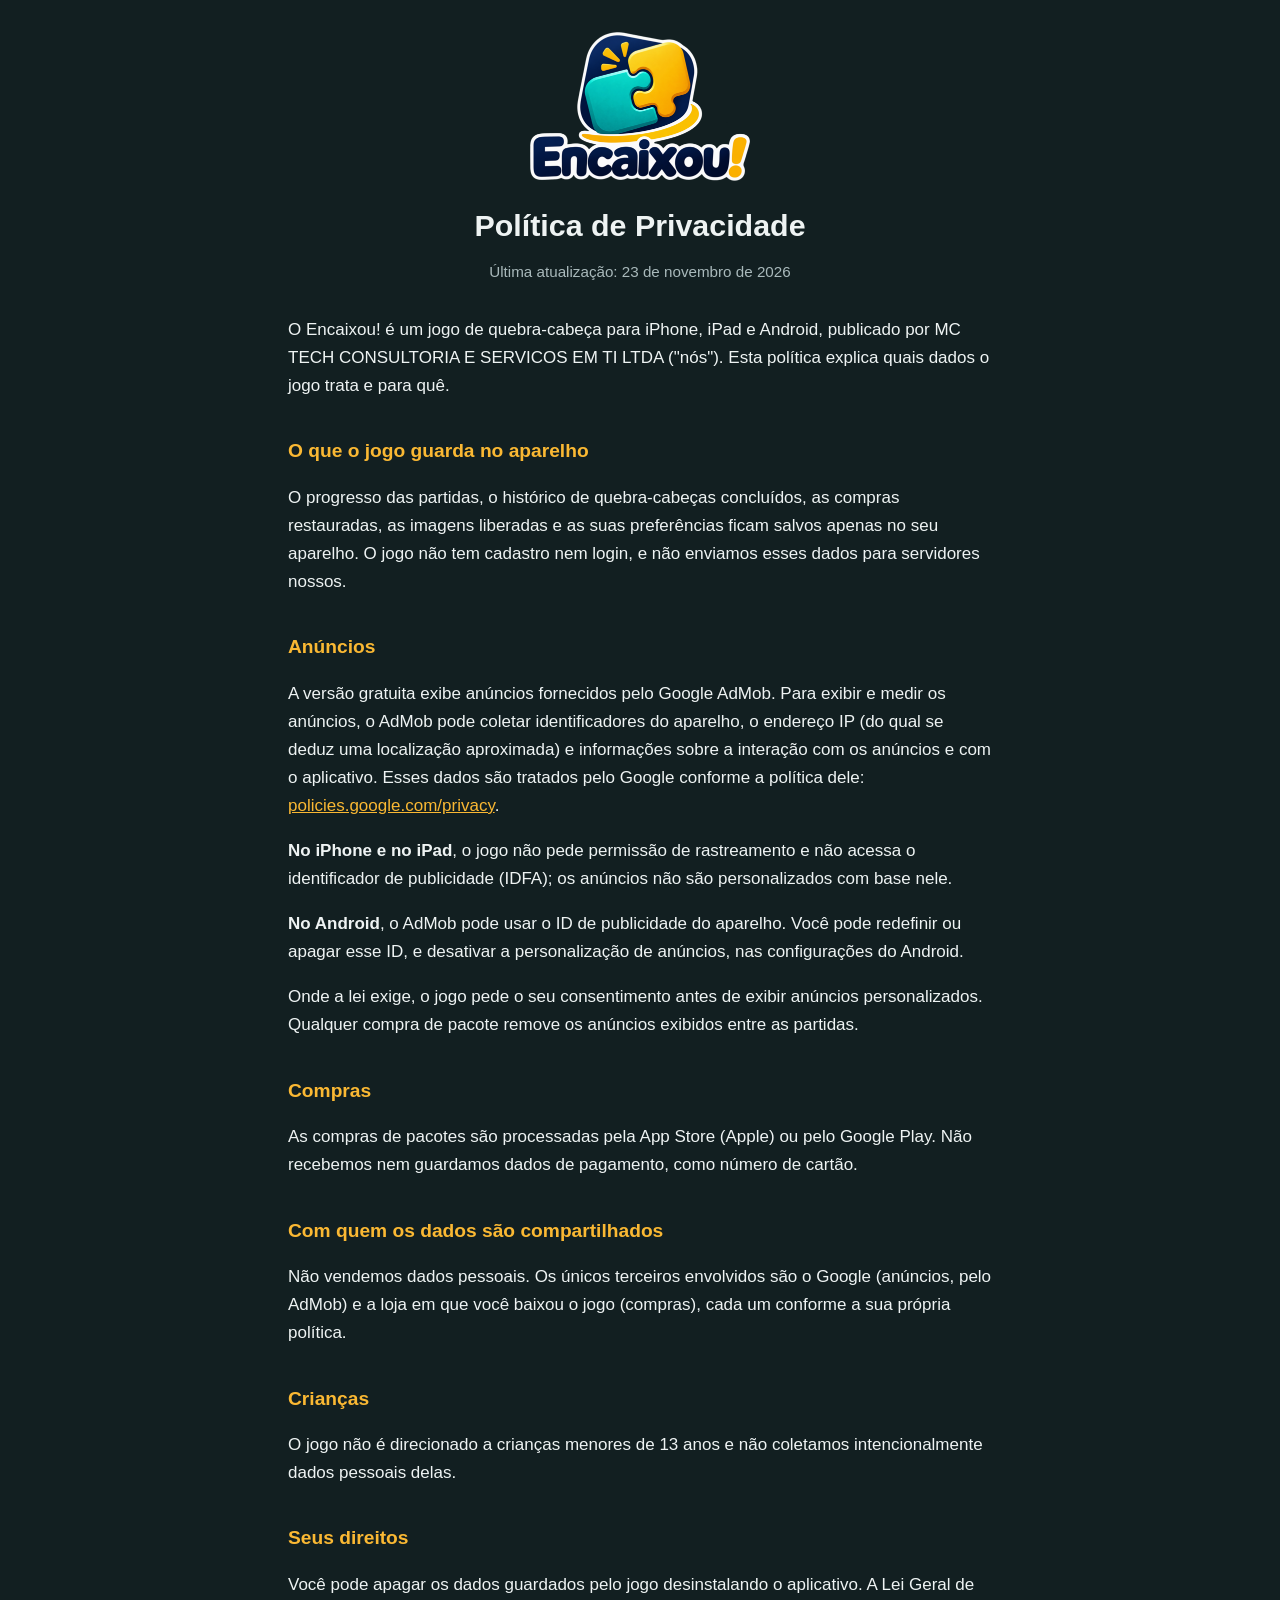
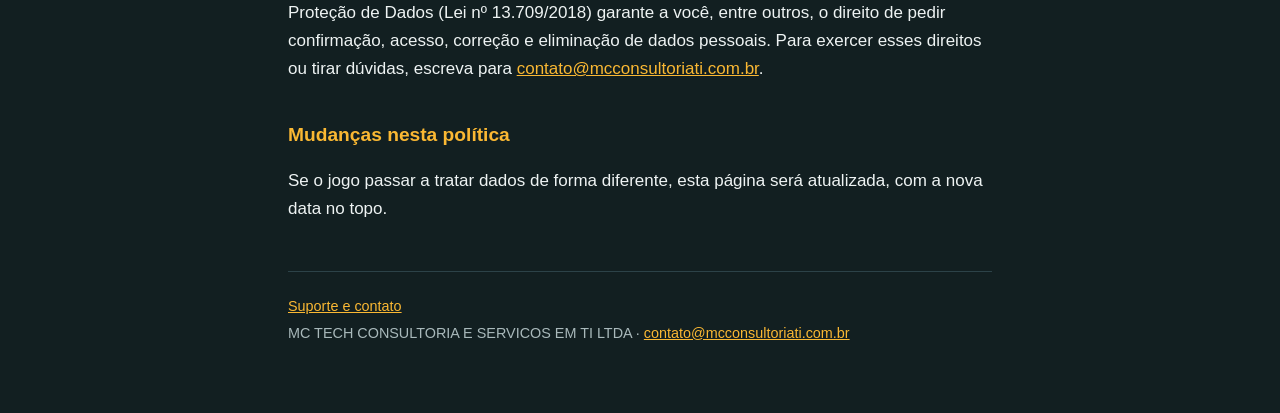
==== privacidade/index.html @ 1e6e1ea4 "Páginas de suporte e política de privacidade do Encaixou! Co-Authored-By: Claude Fable 5.2 <noreply@" ====
<!doctype html>
<html lang="pt-BR">
<head>
<meta charset="utf-8">
<meta name="viewport" content="width=device-width, initial-scale=1">
<title>Encaixou! — Política de Privacidade</title>
<meta name="description" content="Política de Privacidade do jogo de quebra-cabeça Encaixou!.">
<link rel="icon" href="../icone.png">
<link rel="stylesheet" href="../estilo.css">
</head>
<body>
<main>
<header>
<img src="../logo.png" alt="Encaixou!">
<h1>Política de Privacidade</h1>
<p class="suave">Última atualização: 23 de novembro de 2026</p>
</header>

<p>O Encaixou! é um jogo de quebra-cabeça para iPhone, iPad e Android, publicado por MC TECH CONSULTORIA E SERVICOS EM TI LTDA ("nós"). Esta política explica quais dados o jogo trata e para quê.</p>

<h2>O que o jogo guarda no aparelho</h2>
<p>O progresso das partidas, o histórico de quebra-cabeças concluídos, as compras restauradas, as imagens liberadas e as suas preferências ficam salvos apenas no seu aparelho. O jogo não tem cadastro nem login, e não enviamos esses dados para servidores nossos.</p>

<h2>Anúncios</h2>
<p>A versão gratuita exibe anúncios fornecidos pelo Google AdMob. Para exibir e medir os anúncios, o AdMob pode coletar identificadores do aparelho, o endereço IP (do qual se deduz uma localização aproximada) e informações sobre a interação com os anúncios e com o aplicativo. Esses dados são tratados pelo Google conforme a política dele: <a href="https://policies.google.com/privacy">policies.google.com/privacy</a>.</p>
<p><strong>No iPhone e no iPad</strong>, o jogo não pede permissão de rastreamento e não acessa o identificador de publicidade (IDFA); os anúncios não são personalizados com base nele.</p>
<p><strong>No Android</strong>, o AdMob pode usar o ID de publicidade do aparelho. Você pode redefinir ou apagar esse ID, e desativar a personalização de anúncios, nas configurações do Android.</p>
<p>Onde a lei exige, o jogo pede o seu consentimento antes de exibir anúncios personalizados. Qualquer compra de pacote remove os anúncios exibidos entre as partidas.</p>

<h2>Compras</h2>
<p>As compras de pacotes são processadas pela App Store (Apple) ou pelo Google Play. Não recebemos nem guardamos dados de pagamento, como número de cartão.</p>

<h2>Com quem os dados são compartilhados</h2>
<p>Não vendemos dados pessoais. Os únicos terceiros envolvidos são o Google (anúncios, pelo AdMob) e a loja em que você baixou o jogo (compras), cada um conforme a sua própria política.</p>

<h2>Crianças</h2>
<p>O jogo não é direcionado a crianças menores de 13 anos e não coletamos intencionalmente dados pessoais delas.</p>

<h2>Seus direitos</h2>
<p>Você pode apagar os dados guardados pelo jogo desinstalando o aplicativo. A Lei Geral de Proteção de Dados (Lei nº 13.709/2018) garante a você, entre outros, o direito de pedir confirmação, acesso, correção e eliminação de dados pessoais. Para exercer esses direitos ou tirar dúvidas, escreva para <a href="mailto:contato@mcconsultoriati.com.br">contato@mcconsultoriati.com.br</a>.</p>

<h2>Mudanças nesta política</h2>
<p>Se o jogo passar a tratar dados de forma diferente, esta página será atualizada, com a nova data no topo.</p>

<footer>
<p><a href="../">Suporte e contato</a></p>
<p>MC TECH CONSULTORIA E SERVICOS EM TI LTDA · <a href="mailto:contato@mcconsultoriati.com.br">contato@mcconsultoriati.com.br</a></p>
</footer>
</main>
</body>
</html>
---- estilo.css ----
:root { --fundo: #121f21; --painel: #1c2e33; --texto: #eef3f3; --suave: #a9b9bb; --destaque: #fab833; }
* { box-sizing: border-box; }
html { -webkit-text-size-adjust: 100%; }
body { margin: 0; background: var(--fundo); color: var(--texto); font: 17px/1.65 -apple-system, BlinkMacSystemFont, "Segoe UI", Roboto, Helvetica, Arial, sans-serif; }
main { max-width: 46rem; margin: 0 auto; padding: 2rem 1rem 4rem; }
header { text-align: center; margin-bottom: 2rem; }
header img { width: 220px; max-width: 60%; height: auto; }
h1 { font-size: 1.9rem; line-height: 1.25; margin: 1rem 0 .25rem; text-wrap: balance; }
h2 { font-size: 1.2rem; margin: 2.2rem 0 .4rem; color: var(--destaque); }
p, li { color: var(--texto); }
.suave { color: var(--suave); font-size: .95rem; }
a { color: var(--destaque); }
.cartao { background: var(--painel); border-radius: 14px; padding: 1.1rem 1.25rem; margin: 1.2rem 0; }
.cartao p { margin: .3rem 0; }
footer { margin-top: 3rem; padding-top: 1.2rem; border-top: 1px solid #2c4248; }
footer p { color: var(--suave); font-size: .9rem; margin: .2rem 0; }
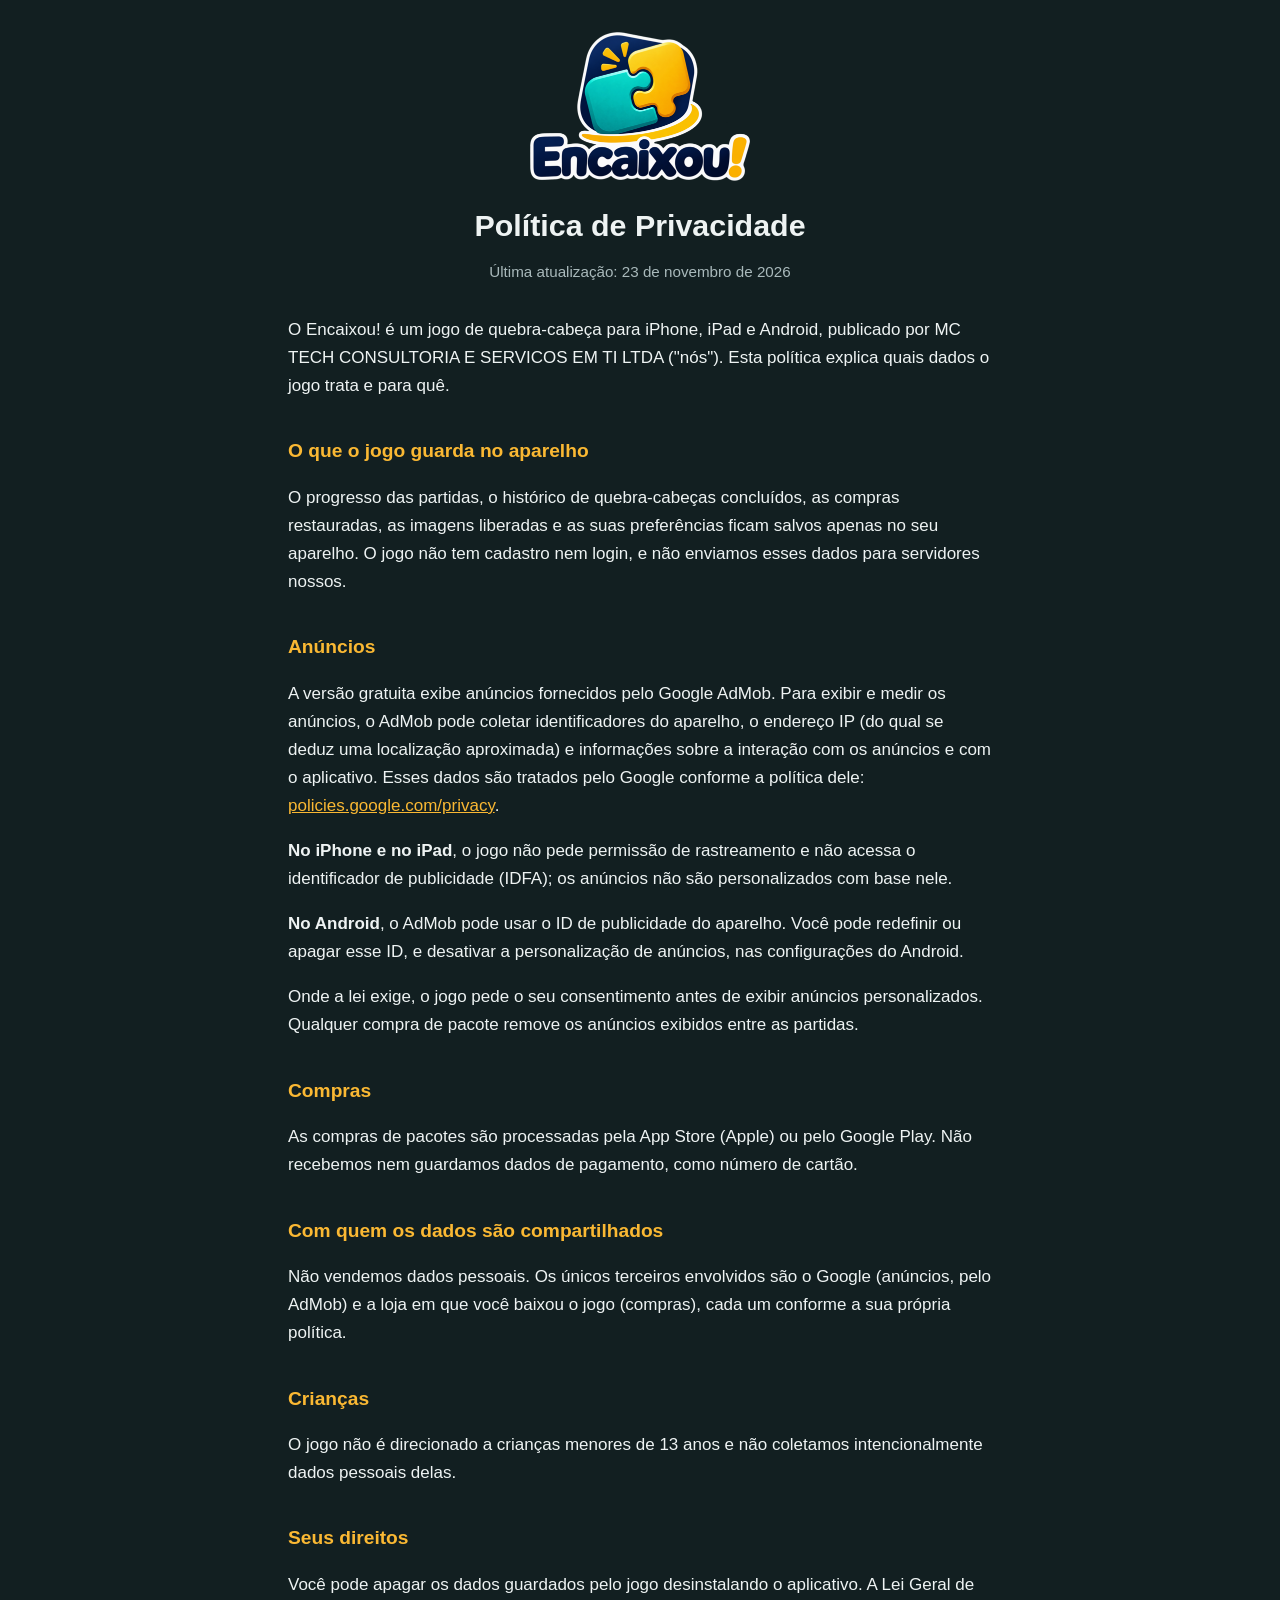
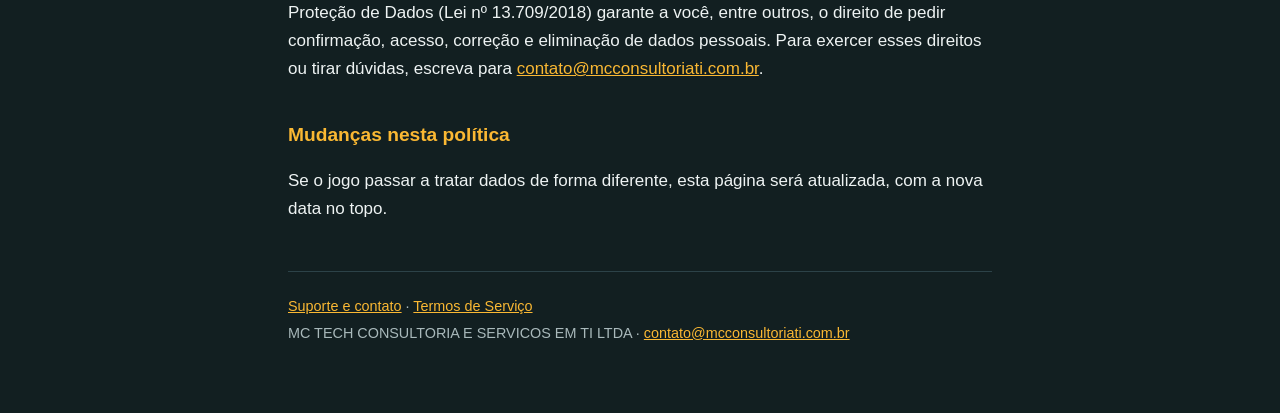
==== commit 79732a86: "Adiciona a página de Termos de Serviço Co-Authored-By: Claude Fable 5.2 <noreply@anthropic.com>" ====
--- a/privacidade/index.html
+++ b/privacidade/index.html
@@ -43,7 +43,7 @@
 <p>Se o jogo passar a tratar dados de forma diferente, esta página será atualizada, com a nova data no topo.</p>
 
 <footer>
-<p><a href="../">Suporte e contato</a></p>
+<p><a href="../">Suporte e contato</a> · <a href="../termos/">Termos de Serviço</a></p>
 <p>MC TECH CONSULTORIA E SERVICOS EM TI LTDA · <a href="mailto:contato@mcconsultoriati.com.br">contato@mcconsultoriati.com.br</a></p>
 </footer>
 </main>
